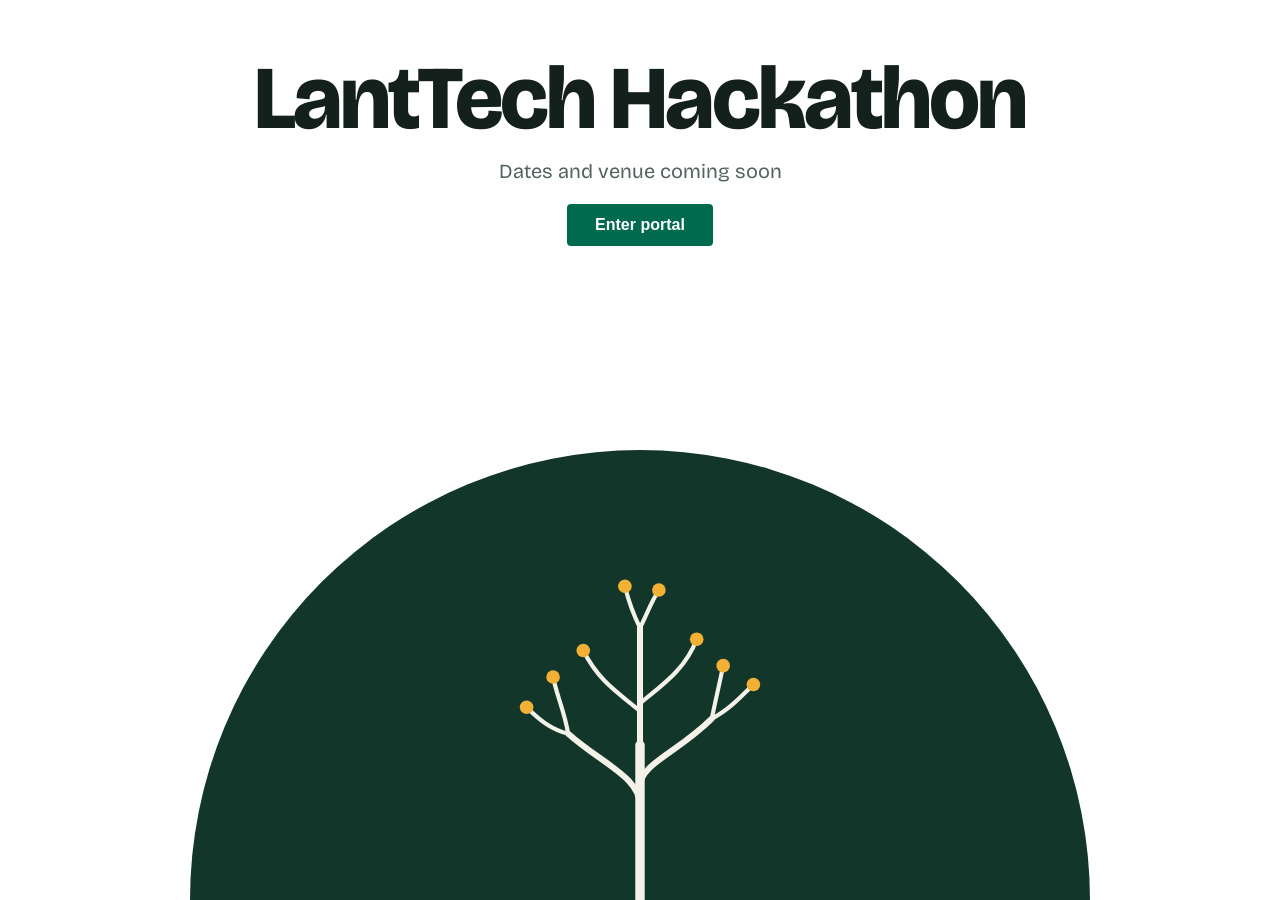
==== index.html @ 2faac9b5 "Add files via upload" ====
<!DOCTYPE html>
<html lang="en">
<head>
<meta charset="utf-8">
<meta name="viewport" content="width=device-width, initial-scale=1, viewport-fit=cover">
<title>LantTech Hackathon</title>
<link rel="preconnect" href="https://fonts.googleapis.com">
<link rel="preconnect" href="https://fonts.gstatic.com" crossorigin>
<link href="https://fonts.googleapis.com/css2?family=Bricolage+Grotesque:opsz,wght@12..96,400;12..96,800&display=swap" rel="stylesheet">
<style>
:root{color-scheme:light;box-sizing:border-box;padding-top:env(safe-area-inset-top,0px);padding-bottom:env(safe-area-inset-bottom,0px);
--paper:#fff;--ink:#14201b;--muted:#53645c;--green:#006a4e;--deep:#004d38;--tint:#eaf4ef;--line:#c9ddd2;--gold:#f2b134;--err:#b42318;--dome:#12372a;--branch:#f4f1e8;
--font:Arial,"Helvetica Neue",sans-serif;--display:"Bricolage Grotesque",Arial,sans-serif}
html{scroll-padding-top:env(safe-area-inset-top,0px)}
*,*::before,*::after{box-sizing:inherit}
body{margin:0;background:var(--paper);color:var(--ink);font-family:var(--font);line-height:1.5}
[hidden]{display:none!important}
button,input{font:inherit}

/* Intro */
#intro{position:relative;height:calc(100vh - env(safe-area-inset-top,0px) - env(safe-area-inset-bottom,0px));height:calc(100dvh - env(safe-area-inset-top,0px) - env(safe-area-inset-bottom,0px));overflow:hidden;display:flex;flex-direction:column;align-items:center;font-family:var(--display)}
#intro .title{text-align:center;padding:clamp(24px,6vh,64px) 24px 0;animation:fade 1s ease-out .2s both;position:relative;z-index:2}
#intro h1{margin:0;font-weight:800;font-size:clamp(2.4rem,8vw,5.6rem);line-height:1;letter-spacing:-.03em}
#intro .title p{margin:12px 0 0;font-size:clamp(1rem,2vw,1.25rem);color:var(--muted)}
#enter{margin-top:18px;background:var(--green);color:#fff;border:0;border-radius:4px;padding:12px 28px;font:700 1rem var(--font);cursor:pointer;opacity:0;animation:fade .7s ease-out 3.8s forwards}
#enter:hover{background:var(--deep)}
.dome{position:absolute;bottom:0;left:50%;width:min(94vw,100vh);aspect-ratio:2/1;margin-left:calc(min(94vw,100vh)/-2);background:var(--dome);border-radius:9999px 9999px 0 0;transform:translateY(100%);animation:rise 1.8s cubic-bezier(.2,.7,.2,1) .5s forwards}
.tree{position:absolute;left:50%;bottom:0;height:84%;aspect-ratio:1;transform:translateX(-50%);overflow:visible}
.tree path{fill:none;stroke:var(--branch);stroke-linecap:round;stroke-dasharray:1;stroke-dashoffset:1;animation:grow 1.1s ease-out forwards;animation-delay:calc(2.1s + var(--d,0s))}
.tree .t{stroke-width:5}.tree .b1{stroke-width:3.2}.tree .b2{stroke-width:2.2}
.tree circle{fill:var(--gold);transform-box:fill-box;transform-origin:center;transform:scale(0);animation:pop .5s cubic-bezier(.3,1.6,.5,1) forwards;animation-delay:calc(3.1s + var(--d,0s))}
@keyframes rise{to{transform:none}}@keyframes grow{to{stroke-dashoffset:0}}@keyframes pop{to{transform:scale(1)}}
@keyframes fade{from{opacity:0;transform:translateY(-8px)}to{opacity:1;transform:none}}

/* Portal */
.bar{background:var(--green);color:#fff;border-bottom:4px solid var(--gold)}
.bar>div{max-width:960px;margin:0 auto;padding:12px 20px;display:flex;align-items:center;gap:14px}
.bar svg{width:46px;height:46px;flex:none}
.back{background:none;border:2px solid #fff;color:#fff;border-radius:3px;width:40px;height:40px;font-size:1.3rem;line-height:1;cursor:pointer;flex:none}
.back:hover{background:var(--deep)}
.bar strong{display:block;font-size:1.2rem}
.bar span{font-size:.85rem;opacity:.9}
.wrap{max-width:960px;margin:0 auto;padding:28px 20px 40px;min-height:60vh}
.foot{background:var(--tint);border-top:1px solid var(--line);color:var(--muted);font-size:.85rem;text-align:center;padding:14px 20px}
.flash{max-width:440px;margin:0 auto 16px;background:var(--tint);border-left:4px solid var(--green);padding:10px 14px}
.ph{margin:0 0 6px;font-size:1.5rem;color:var(--deep)}
.pick{display:grid;gap:16px;grid-template-columns:repeat(auto-fit,minmax(250px,1fr));margin-top:20px}
.opt{text-align:left;background:#fff;border:1px solid var(--line);border-left:6px solid var(--green);border-radius:4px;padding:20px;cursor:pointer;color:var(--ink)}
.opt:hover{background:var(--tint)}
.opt b{display:block;font-size:1.15rem;color:var(--deep)}
.opt span{color:var(--muted);font-size:.95rem}
.card{max-width:440px;margin:0 auto;border:1px solid var(--line);border-radius:4px;overflow:hidden}
.card h1{margin:0;background:var(--green);color:#fff;font-size:1.15rem;padding:12px 20px}
.card .body{padding:20px}
.card p{margin:0 0 12px}
label{display:block;font-weight:700;font-size:.92rem;margin-bottom:14px}
input{display:block;width:100%;margin-top:5px;padding:10px 12px;border:1px solid #6f8f80;border-radius:3px;background:#fff;color:var(--ink)}
input:focus,button:focus-visible{outline:3px solid var(--gold);outline-offset:1px}
.btn{width:100%;background:var(--green);color:#fff;border:0;border-radius:3px;padding:11px;font-weight:700;cursor:pointer}
.btn:hover{background:var(--deep)}
.lnk{background:none;border:0;padding:0;color:var(--green);text-decoration:underline;cursor:pointer;font-size:.92rem}
.links{display:flex;justify-content:space-between;gap:12px;margin:14px 0 0!important}
.err{color:var(--err);font-weight:700;font-size:.9rem;min-height:1.3em}
.note{background:var(--tint);padding:8px 10px;border-radius:3px;font-size:.9rem}
.sub{color:var(--muted);font-size:.9rem}

@media (prefers-reduced-motion:reduce){#intro .title,.dome,.tree path,.tree circle,#enter{animation:none}.dome{transform:none}.tree path{stroke-dashoffset:0}.tree circle{transform:none}#enter{opacity:1}}
</style>
</head>
<body>

<section id="intro">
  <div class="title">
    <h1>LantTech Hackathon</h1>
    <p>Dates and venue coming soon</p>
    <button id="enter" type="button">Enter portal</button>
  </div>
  <div class="dome" role="img" aria-label="A tree growing inside a half circle">
    <svg class="tree" viewBox="0 0 200 200" aria-hidden="true">
      <path class="t" pathLength="1" d="M100 200 V118"/>
      <path class="b1" pathLength="1" d="M100 150 C100 135 80 128 62 112" style="--d:.2s"/>
      <path class="b1" pathLength="1" d="M100 140 C100 128 120 122 138 104" style="--d:.3s"/>
      <path class="b1" pathLength="1" d="M100 118 C100 100 100 80 100 56" style="--d:.4s"/>
      <path class="b2" pathLength="1" d="M100 100 C88 90 78 84 70 68" style="--d:.6s"/>
      <path class="b2" pathLength="1" d="M100 96 C112 86 124 78 130 62" style="--d:.65s"/>
      <path class="b2" pathLength="1" d="M62 112 C54 110 48 106 40 98" style="--d:.55s"/>
      <path class="b2" pathLength="1" d="M62 112 C60 100 56 92 54 82" style="--d:.6s"/>
      <path class="b2" pathLength="1" d="M138 104 C146 100 152 94 160 86" style="--d:.6s"/>
      <path class="b2" pathLength="1" d="M138 104 C140 94 142 86 144 76" style="--d:.65s"/>
      <path class="b2" pathLength="1" d="M100 56 C96 48 94 42 92 34" style="--d:.75s"/>
      <path class="b2" pathLength="1" d="M100 56 C104 48 106 42 110 36" style="--d:.8s"/>
      <circle cx="70" cy="68" r="3.6" style="--d:.05s"/><circle cx="130" cy="62" r="3.6" style="--d:.1s"/>
      <circle cx="40" cy="98" r="3.6" style="--d:.15s"/><circle cx="54" cy="82" r="3.6" style="--d:.2s"/>
      <circle cx="160" cy="86" r="3.6" style="--d:.25s"/><circle cx="144" cy="76" r="3.6" style="--d:.3s"/>
      <circle cx="92" cy="34" r="3.6" style="--d:.35s"/><circle cx="110" cy="36" r="3.6" style="--d:.4s"/>
    </svg>
  </div>
</section>

<div id="portal" hidden>
  <header class="bar"><div>
    <button type="button" class="back" id="back" aria-label="Back to previous page" title="Back">&larr;</button>
    <svg viewBox="0 0 44 44" aria-hidden="true"><circle cx="22" cy="22" r="22" fill="#fff"/><path d="M8 33a14 14 0 0 1 28 0z" fill="#006a4e"/><path d="M22 33V20M22 28l-5-5M22 25l5-5" stroke="#fff" stroke-width="2" stroke-linecap="round" fill="none"/></svg>
    <div><strong>LantTech Hackathon</strong><span>Participant and officer portal</span></div>
  </div></header>

  <main class="wrap">
    <div id="flash" class="flash" role="status" hidden></div>

    <section data-v="choose" hidden>
      <h1 class="ph">Select login type</h1>
      <p class="sub">Choose how you want to sign in.</p>
      <div class="pick">
        <button class="opt" type="button" data-go="user"><b>User login</b><span>For hackathon participants</span></button>
        <button class="opt" type="button" data-go="corp"><b>Corporate officer login</b><span>For organisation and sponsor officers</span></button>
      </div>
    </section>

    <section data-v="user" class="card" hidden>
      <h1>User login</h1>
      <form id="fUser" class="body" novalidate>
        <label>ID (NID number)<input id="uId" inputmode="numeric" autocomplete="username"></label>
        <label>Password<input id="uPw" type="password" autocomplete="current-password"></label>
        <p class="err" role="alert"></p>
        <button class="btn">Log in</button>
        <p class="links"><button type="button" class="lnk" data-go="signup">Create account</button><button type="button" class="lnk" data-go="forgot" data-kind="user">Forgot password?</button></p>
      </form>
    </section>

    <section data-v="signup" class="card" hidden>
      <h1>Create account</h1>
      <form id="fSign" class="body" novalidate>
        <label>First name<input id="sF" autocomplete="given-name"></label>
        <label>Last name<input id="sL" autocomplete="family-name"></label>
        <label>NID card number<input id="sN" inputmode="numeric"></label>
        <label>Phone number<input id="sP" type="tel" autocomplete="tel"></label>
        <label>Password (at least 8 characters)<input id="sW" type="password" autocomplete="new-password"></label>
        <label>Confirm password<input id="sW2" type="password" autocomplete="new-password"></label>
        <p class="err" role="alert"></p>
        <button class="btn">Send OTP</button>
      </form>
    </section>

    <section data-v="corp" class="card" hidden>
      <h1>Corporate login</h1>
      <form id="fCorp" class="body" novalidate>
        <label>ID<input id="cId" autocomplete="username"></label>
        <label>Password<input id="cPw" type="password" autocomplete="current-password"></label>
        <p class="err" role="alert"></p>
        <button class="btn">Log in</button>
      </form>
    </section>

    <section data-v="otp" class="card" hidden>
      <h1>OTP verification</h1>
      <form id="fOtp" class="body" novalidate>
        <p id="otpMsg"></p>
        <label>Enter OTP<input id="otp" inputmode="numeric" maxlength="4" autocomplete="one-time-code"></label>
        <p class="err" role="alert"></p>
        <button class="btn">Verify</button>
        <p class="links"><button type="button" class="lnk" id="resend">Resend OTP</button></p>
      </form>
    </section>

    <section data-v="forgot" class="card" hidden>
      <h1>Forgot password</h1>
      <form id="fForgot" class="body" novalidate>
        <label>ID<input id="fId"></label>
        <label id="lnWrap">Last name<input id="fLn"></label>
        <p class="err" role="alert"></p>
        <button class="btn">Send OTP</button>
      </form>
    </section>

    <section data-v="reset" class="card" hidden>
      <h1>Set new password</h1>
      <form id="fReset" class="body" novalidate>
        <label>New password (at least 8 characters)<input id="rW" type="password" autocomplete="new-password"></label>
        <label>Confirm new password<input id="rW2" type="password" autocomplete="new-password"></label>
        <p class="err" role="alert"></p>
        <button class="btn">Save password</button>
      </form>
    </section>

    <section data-v="welcome" class="card" hidden>
      <h1>Signed in</h1>
      <div class="body">
        <p>Welcome, <strong id="wName"></strong>.</p>
        <p class="sub" id="wRole"></p>
        <button type="button" class="btn" data-go="choose">Log out</button>
      </div>
    </section>
  </main>

  <footer class="foot">LantTech Hackathon portal</footer>
</div>

<script>
(async()=>{
const $=s=>document.querySelector(s),$$=s=>[...document.querySelectorAll(s)];
let db={users:{},corp:{},log:[],otp:'5696'},ctx={kind:'user'},otpOk=null,otpBack='user',flashMsg='',cur='choose';
try{const s=localStorage.getItem('lt_db');if(s)db=JSON.parse(s)}catch(e){}
db.users=db.users||{};db.corp=db.corp||{};db.log=db.log||[];db.otp=db.otp||'5696';
const save=()=>{try{localStorage.setItem('lt_db',JSON.stringify(db))}catch(e){}};
const hash=async(i,p)=>{const b=await crypto.subtle.digest('SHA-256',new TextEncoder().encode(i+':'+p));return [...new Uint8Array(b)].map(x=>x.toString(16).padStart(2,'0')).join('')};
const err=(f,m)=>{f.querySelector('.err').textContent=m};
const mask=p=>'*'.repeat(Math.max(p.length-3,0))+p.slice(-3);
const log=(type,id,ok)=>{db.log.push({type,id,ok,at:new Date().toISOString()});if(db.log.length>500)db.log.shift();save()};
delete db.corp.CORP001;
if(!db.corp['261-15-591'])db.corp['261-15-591']={name:'Corporate Officer',phone:'01700000000',h:await hash('261-15-591','02426105101591')};
save();

function show(v){
  $$('[data-v]').forEach(s=>s.hidden=s.dataset.v!==v);
  $$('.err').forEach(x=>x.textContent='');
  cur=v;
  const f=$('#flash');f.textContent=flashMsg;f.hidden=!flashMsg||!['choose','user','corp'].includes(v);
  scrollTo(0,0);
}
function showIntro(){$('#portal').hidden=true;$('#intro').hidden=false}
function askOtp(phone,ok,back){otpOk=ok;otpBack=back;ctx.phone=phone;$('#otpMsg').textContent='An OTP has been sent to '+mask(phone)+'.';$('#otp').value='';show('otp');$('#otp').focus()}
function welcome(name,role){flashMsg='';$('#wName').textContent=name;$('#wRole').textContent=role;show('welcome')}

$('#enter').onclick=()=>{$('#intro').hidden=true;$('#portal').hidden=false;show('choose')};
document.addEventListener('click',e=>{
  const b=e.target.closest('[data-go]');if(!b)return;
  if(b.dataset.kind)ctx.kind=b.dataset.kind;
  if(b.dataset.go==='forgot')$('#lnWrap').hidden=ctx.kind==='corp';
  show(b.dataset.go);
});
const parent={choose:'intro',user:'choose',signup:'user',corp:'choose',forgot:'user',reset:'forgot',welcome:'choose'};
$('#back').onclick=()=>{const v=cur==='otp'?otpBack:parent[cur];v==='intro'?showIntro():show(v)};
$('#resend').onclick=()=>{err($('#fOtp'),'');$('#otpMsg').textContent='A new OTP has been sent to '+mask(ctx.phone)+'.'};

$('#fUser').onsubmit=async e=>{e.preventDefault();
  const id=$('#uId').value.trim(),u=db.users[id];
  if(!u||u.h!==await hash(id,$('#uPw').value)){log('user login',id,false);return err(e.target,'ID or password is incorrect.')}
  askOtp(u.phone,()=>{log('user login',id,true);welcome(u.first+' '+u.last,'User account')},'user');
};
$('#fCorp').onsubmit=async e=>{e.preventDefault();
  const id=$('#cId').value.trim(),u=db.corp[id];
  if(!u||u.h!==await hash(id,$('#cPw').value)){log('corporate login',id,false);return err(e.target,'ID or password is incorrect.')}
  askOtp(u.phone,()=>{log('corporate login',id,true);welcome(u.name,'Corporate officer account')},'corp');
};
$('#fSign').onsubmit=e=>{e.preventDefault();
  const g=i=>$(i).value.trim(),f=e.target,first=g('#sF'),last=g('#sL'),nid=g('#sN'),ph=g('#sP'),pw=$('#sW').value,pw2=$('#sW2').value;
  if(!first||!last)return err(f,'Enter your first and last name.');
  if(!/^\d{10,17}$/.test(nid))return err(f,'NID number must be 10 to 17 digits.');
  if(!/^\+?\d{10,15}$/.test(ph))return err(f,'Enter a valid phone number.');
  if(pw.length<8)return err(f,'Password must be at least 8 characters.');
  if(pw!==pw2)return err(f,'Passwords do not match.');
  if(db.users[nid])return err(f,'An account with this NID number already exists.');
  askOtp(ph,async()=>{
    db.users[nid]={first,last,phone:ph,h:await hash(nid,pw),created:new Date().toISOString()};log('account created',nid,true);
    flashMsg='Account created. Log in with your NID number and password.';
    f.reset();showIntro();
  },'signup');
};
$('#fOtp').onsubmit=e=>{e.preventDefault();
  if($('#otp').value.trim()!==db.otp)return err(e.target,'Incorrect OTP. Please try again.');
  otpOk();
};
$('#fForgot').onsubmit=e=>{e.preventDefault();
  const corp=ctx.kind==='corp',raw=$('#fId').value.trim(),id=corp?raw.toUpperCase():raw,u=(corp?db.corp:db.users)[id];
  if(!u||(!corp&&u.last.toLowerCase()!==$('#fLn').value.trim().toLowerCase()))
    return err(e.target,corp?'No account found with this ID.':'ID and last name do not match our records.');
  ctx.target=u;ctx.tid=id;
  askOtp(u.phone,()=>show('reset'),'forgot');
};
$('#fReset').onsubmit=async e=>{e.preventDefault();
  const p=$('#rW').value,p2=$('#rW2').value;
  if(p.length<8)return err(e.target,'Password must be at least 8 characters.');
  if(p!==p2)return err(e.target,'Passwords do not match.');
  ctx.target.h=await hash(ctx.tid,p);log('password reset',ctx.tid,true);
  flashMsg='Password updated. Log in with your new password.';
  e.target.reset();show(ctx.kind);
};
})();
</script>
</body>
</html>
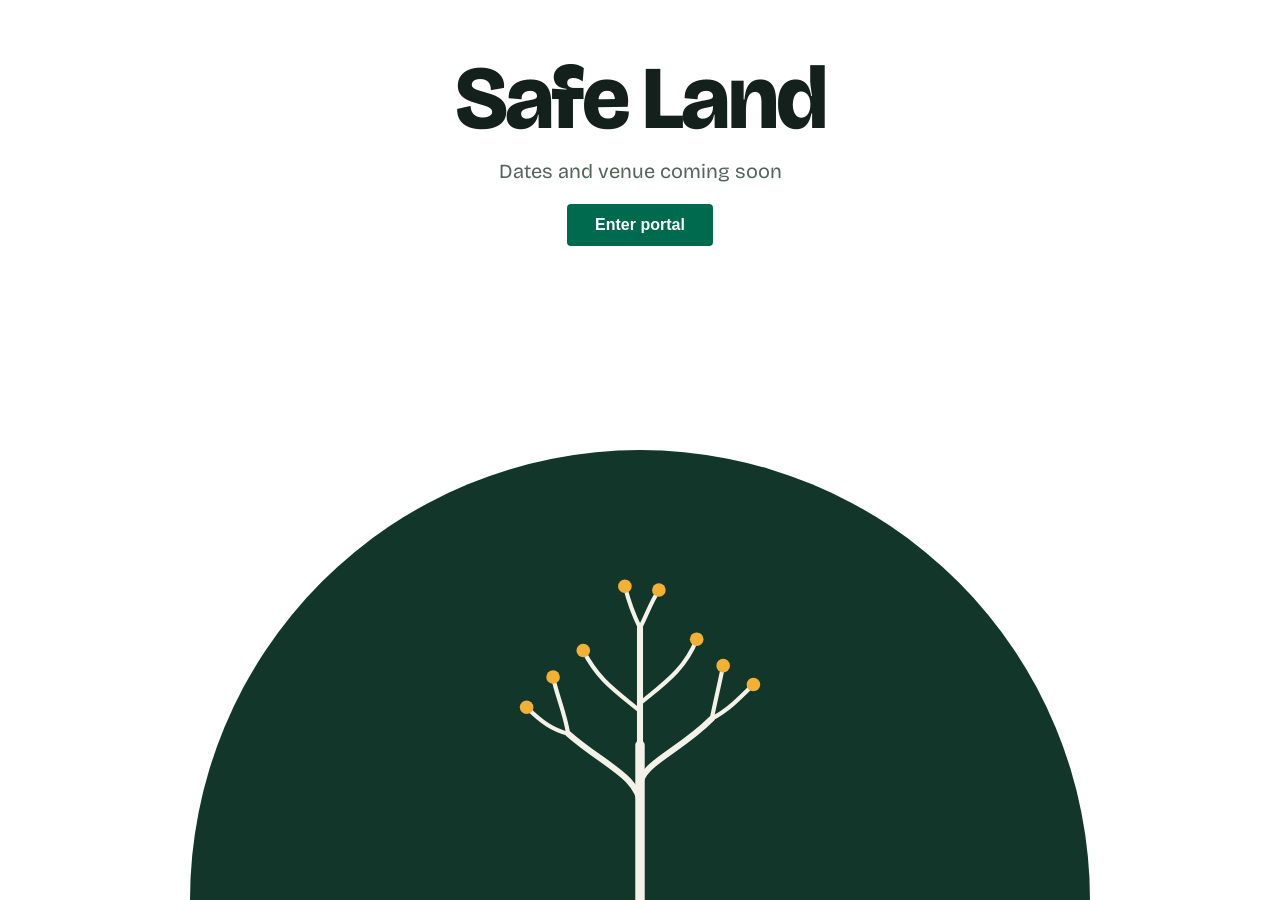
==== commit d70a92d2: "Add files via upload" ====
--- a/index.html
+++ b/index.html
@@ -3,7 +3,7 @@
 <head>
 <meta charset="utf-8">
 <meta name="viewport" content="width=device-width, initial-scale=1, viewport-fit=cover">
-<title>LantTech Hackathon</title>
+<title>Safe Land</title>
 <link rel="preconnect" href="https://fonts.googleapis.com">
 <link rel="preconnect" href="https://fonts.gstatic.com" crossorigin>
 <link href="https://fonts.googleapis.com/css2?family=Bricolage+Grotesque:opsz,wght@12..96,400;12..96,800&display=swap" rel="stylesheet">
@@ -71,7 +71,7 @@
 
 <section id="intro">
   <div class="title">
-    <h1>LantTech Hackathon</h1>
+    <h1>Safe Land</h1>
     <p>Dates and venue coming soon</p>
     <button id="enter" type="button">Enter portal</button>
   </div>
@@ -101,7 +101,7 @@
   <header class="bar"><div>
     <button type="button" class="back" id="back" aria-label="Back to previous page" title="Back">&larr;</button>
     <svg viewBox="0 0 44 44" aria-hidden="true"><circle cx="22" cy="22" r="22" fill="#fff"/><path d="M8 33a14 14 0 0 1 28 0z" fill="#006a4e"/><path d="M22 33V20M22 28l-5-5M22 25l5-5" stroke="#fff" stroke-width="2" stroke-linecap="round" fill="none"/></svg>
-    <div><strong>LantTech Hackathon</strong><span>Participant and officer portal</span></div>
+    <div><strong>Safe Land</strong><span>Participant and officer portal</span></div>
   </div></header>
 
   <main class="wrap">
@@ -123,7 +123,7 @@
         <label>Password<input id="uPw" type="password" autocomplete="current-password"></label>
         <p class="err" role="alert"></p>
         <button class="btn">Log in</button>
-        <p class="links"><button type="button" class="lnk" data-go="signup">Create account</button><button type="button" class="lnk" data-go="forgot" data-kind="user">Forgot password?</button></p>
+        <p class="links"><button type="button" class="lnk" data-go="signup">Create account</button><button type="button" class="lnk" data-go="forgot">Forgot password?</button></p>
       </form>
     </section>
 
@@ -166,7 +166,7 @@
       <h1>Forgot password</h1>
       <form id="fForgot" class="body" novalidate>
         <label>ID<input id="fId"></label>
-        <label id="lnWrap">Last name<input id="fLn"></label>
+        <label>Last name<input id="fLn"></label>
         <p class="err" role="alert"></p>
         <button class="btn">Send OTP</button>
       </form>
@@ -192,28 +192,23 @@
     </section>
   </main>
 
-  <footer class="foot">LantTech Hackathon portal</footer>
+  <footer class="foot">Safe Land portal</footer>
 </div>
 
+<script src="storage.js"></script>
 <script>
 (async()=>{
 const $=s=>document.querySelector(s),$$=s=>[...document.querySelectorAll(s)];
-let db={users:{},corp:{},log:[],otp:'5696'},ctx={kind:'user'},otpOk=null,otpBack='user',flashMsg='',cur='choose';
-try{const s=localStorage.getItem('lt_db');if(s)db=JSON.parse(s)}catch(e){}
-db.users=db.users||{};db.corp=db.corp||{};db.log=db.log||[];db.otp=db.otp||'5696';
-const save=()=>{try{localStorage.setItem('lt_db',JSON.stringify(db))}catch(e){}};
-const hash=async(i,p)=>{const b=await crypto.subtle.digest('SHA-256',new TextEncoder().encode(i+':'+p));return [...new Uint8Array(b)].map(x=>x.toString(16).padStart(2,'0')).join('')};
+const S=LantStore;
+let ctx={},otpOk=null,otpBack='user',flashMsg='',cur='choose';
+await S.ready;
 const err=(f,m)=>{f.querySelector('.err').textContent=m};
 const mask=p=>'*'.repeat(Math.max(p.length-3,0))+p.slice(-3);
-const log=(type,id,ok)=>{db.log.push({type,id,ok,at:new Date().toISOString()});if(db.log.length>500)db.log.shift();save()};
-delete db.corp.CORP001;
-if(!db.corp['261-15-591'])db.corp['261-15-591']={name:'Corporate Officer',phone:'01700000000',h:await hash('261-15-591','02426105101591')};
-save();
 
 function show(v){
+  cur=v;
   $$('[data-v]').forEach(s=>s.hidden=s.dataset.v!==v);
   $$('.err').forEach(x=>x.textContent='');
-  cur=v;
   const f=$('#flash');f.textContent=flashMsg;f.hidden=!flashMsg||!['choose','user','corp'].includes(v);
   scrollTo(0,0);
 }
@@ -222,25 +217,20 @@
 function welcome(name,role){flashMsg='';$('#wName').textContent=name;$('#wRole').textContent=role;show('welcome')}
 
 $('#enter').onclick=()=>{$('#intro').hidden=true;$('#portal').hidden=false;show('choose')};
-document.addEventListener('click',e=>{
-  const b=e.target.closest('[data-go]');if(!b)return;
-  if(b.dataset.kind)ctx.kind=b.dataset.kind;
-  if(b.dataset.go==='forgot')$('#lnWrap').hidden=ctx.kind==='corp';
-  show(b.dataset.go);
-});
+document.addEventListener('click',e=>{const b=e.target.closest('[data-go]');if(b)show(b.dataset.go)});
 const parent={choose:'intro',user:'choose',signup:'user',corp:'choose',forgot:'user',reset:'forgot',welcome:'choose'};
 $('#back').onclick=()=>{const v=cur==='otp'?otpBack:parent[cur];v==='intro'?showIntro():show(v)};
 $('#resend').onclick=()=>{err($('#fOtp'),'');$('#otpMsg').textContent='A new OTP has been sent to '+mask(ctx.phone)+'.'};
 
 $('#fUser').onsubmit=async e=>{e.preventDefault();
-  const id=$('#uId').value.trim(),u=db.users[id];
-  if(!u||u.h!==await hash(id,$('#uPw').value)){log('user login',id,false);return err(e.target,'ID or password is incorrect.')}
-  askOtp(u.phone,()=>{log('user login',id,true);welcome(u.first+' '+u.last,'User account')},'user');
+  const id=$('#uId').value.trim(),u=S.user(id);
+  if(!u||u.h!==await S.hash(id,$('#uPw').value)){S.log('user login',id,false);return err(e.target,'ID or password is incorrect.')}
+  askOtp(u.phone,()=>{S.log('user login',id,true);welcome(u.first+' '+u.last,'User account')},'user');
 };
 $('#fCorp').onsubmit=async e=>{e.preventDefault();
-  const id=$('#cId').value.trim(),u=db.corp[id];
-  if(!u||u.h!==await hash(id,$('#cPw').value)){log('corporate login',id,false);return err(e.target,'ID or password is incorrect.')}
-  askOtp(u.phone,()=>{log('corporate login',id,true);welcome(u.name,'Corporate officer account')},'corp');
+  const id=$('#cId').value.trim(),u=S.corp(id);
+  if(!u||u.h!==await S.hash(id,$('#cPw').value)){S.log('corporate login',id,false);return err(e.target,'ID or password is incorrect.')}
+  askOtp(u.phone,()=>{S.log('corporate login',id,true);welcome(u.name,'Corporate officer account')},'corp');
 };
 $('#fSign').onsubmit=e=>{e.preventDefault();
   const g=i=>$(i).value.trim(),f=e.target,first=g('#sF'),last=g('#sL'),nid=g('#sN'),ph=g('#sP'),pw=$('#sW').value,pw2=$('#sW2').value;
@@ -249,31 +239,29 @@
   if(!/^\+?\d{10,15}$/.test(ph))return err(f,'Enter a valid phone number.');
   if(pw.length<8)return err(f,'Password must be at least 8 characters.');
   if(pw!==pw2)return err(f,'Passwords do not match.');
-  if(db.users[nid])return err(f,'An account with this NID number already exists.');
+  if(S.user(nid))return err(f,'An account with this NID number already exists.');
   askOtp(ph,async()=>{
-    db.users[nid]={first,last,phone:ph,h:await hash(nid,pw),created:new Date().toISOString()};log('account created',nid,true);
+    await S.addUser(nid,{first,last,phone:ph,pw});
     flashMsg='Account created. Log in with your NID number and password.';
     f.reset();showIntro();
   },'signup');
 };
 $('#fOtp').onsubmit=e=>{e.preventDefault();
-  if($('#otp').value.trim()!==db.otp)return err(e.target,'Incorrect OTP. Please try again.');
+  if(!S.checkOtp($('#otp').value.trim()))return err(e.target,'Incorrect OTP. Please try again.');
   otpOk();
 };
 $('#fForgot').onsubmit=e=>{e.preventDefault();
-  const corp=ctx.kind==='corp',raw=$('#fId').value.trim(),id=corp?raw.toUpperCase():raw,u=(corp?db.corp:db.users)[id];
-  if(!u||(!corp&&u.last.toLowerCase()!==$('#fLn').value.trim().toLowerCase()))
-    return err(e.target,corp?'No account found with this ID.':'ID and last name do not match our records.');
-  ctx.target=u;ctx.tid=id;
-  askOtp(u.phone,()=>show('reset'),'forgot');
+  const id=$('#fId').value.trim(),u=S.user(id);
+  if(!u||u.last.toLowerCase()!==$('#fLn').value.trim().toLowerCase())return err(e.target,'ID and last name do not match our records.');
+  ctx.tid=id;askOtp(u.phone,()=>show('reset'),'forgot');
 };
 $('#fReset').onsubmit=async e=>{e.preventDefault();
   const p=$('#rW').value,p2=$('#rW2').value;
   if(p.length<8)return err(e.target,'Password must be at least 8 characters.');
   if(p!==p2)return err(e.target,'Passwords do not match.');
-  ctx.target.h=await hash(ctx.tid,p);log('password reset',ctx.tid,true);
+  await S.setPassword(ctx.tid,p);
   flashMsg='Password updated. Log in with your new password.';
-  e.target.reset();show(ctx.kind);
+  e.target.reset();show('user');
 };
 })();
 </script>
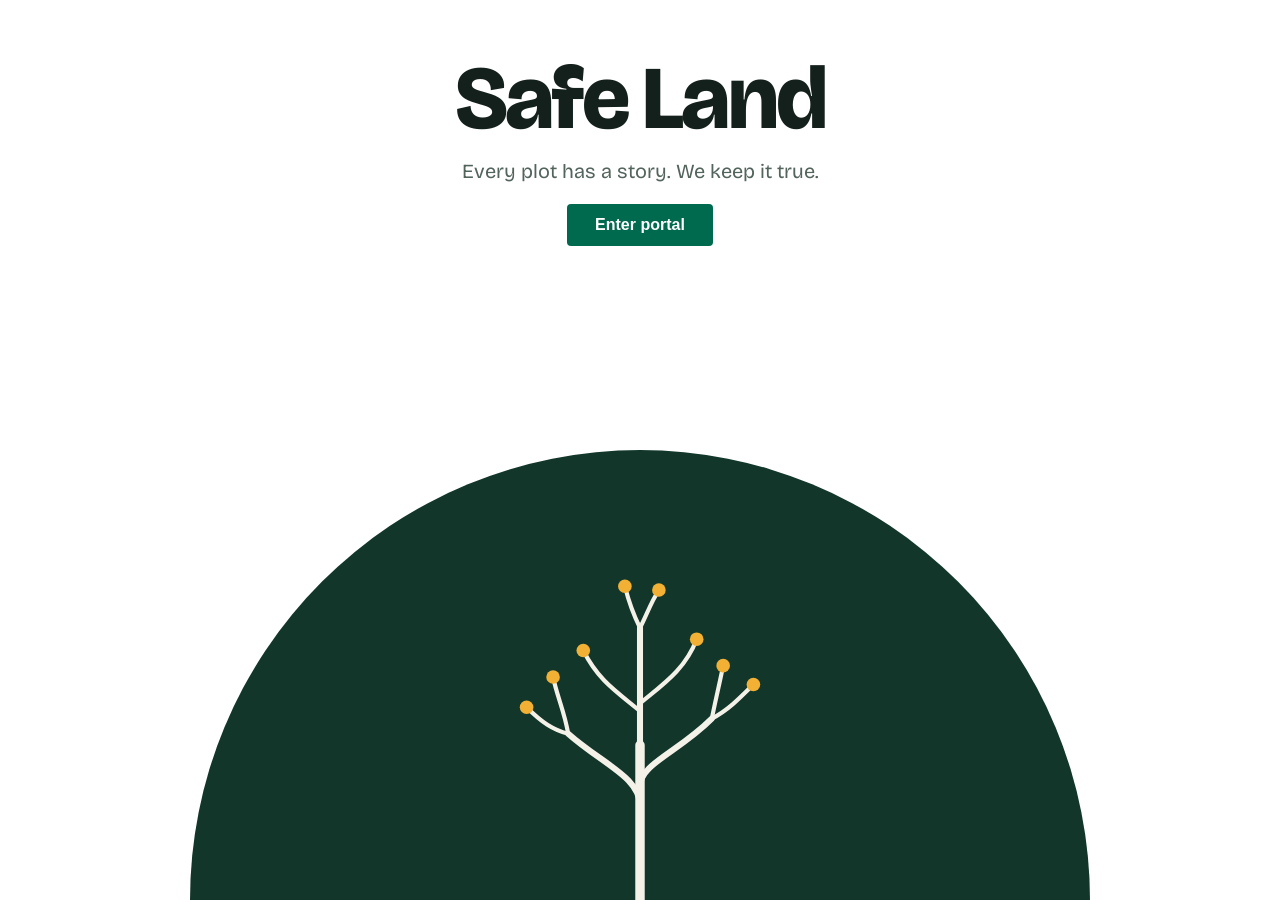
==== commit 78ba0971: "Add files via upload" ====
--- a/index.html
+++ b/index.html
@@ -7,72 +7,14 @@
 <link rel="preconnect" href="https://fonts.googleapis.com">
 <link rel="preconnect" href="https://fonts.gstatic.com" crossorigin>
 <link href="https://fonts.googleapis.com/css2?family=Bricolage+Grotesque:opsz,wght@12..96,400;12..96,800&display=swap" rel="stylesheet">
-<style>
-:root{color-scheme:light;box-sizing:border-box;padding-top:env(safe-area-inset-top,0px);padding-bottom:env(safe-area-inset-bottom,0px);
---paper:#fff;--ink:#14201b;--muted:#53645c;--green:#006a4e;--deep:#004d38;--tint:#eaf4ef;--line:#c9ddd2;--gold:#f2b134;--err:#b42318;--dome:#12372a;--branch:#f4f1e8;
---font:Arial,"Helvetica Neue",sans-serif;--display:"Bricolage Grotesque",Arial,sans-serif}
-html{scroll-padding-top:env(safe-area-inset-top,0px)}
-*,*::before,*::after{box-sizing:inherit}
-body{margin:0;background:var(--paper);color:var(--ink);font-family:var(--font);line-height:1.5}
-[hidden]{display:none!important}
-button,input{font:inherit}
-
-/* Intro */
-#intro{position:relative;height:calc(100vh - env(safe-area-inset-top,0px) - env(safe-area-inset-bottom,0px));height:calc(100dvh - env(safe-area-inset-top,0px) - env(safe-area-inset-bottom,0px));overflow:hidden;display:flex;flex-direction:column;align-items:center;font-family:var(--display)}
-#intro .title{text-align:center;padding:clamp(24px,6vh,64px) 24px 0;animation:fade 1s ease-out .2s both;position:relative;z-index:2}
-#intro h1{margin:0;font-weight:800;font-size:clamp(2.4rem,8vw,5.6rem);line-height:1;letter-spacing:-.03em}
-#intro .title p{margin:12px 0 0;font-size:clamp(1rem,2vw,1.25rem);color:var(--muted)}
-#enter{margin-top:18px;background:var(--green);color:#fff;border:0;border-radius:4px;padding:12px 28px;font:700 1rem var(--font);cursor:pointer;opacity:0;animation:fade .7s ease-out 3.8s forwards}
-#enter:hover{background:var(--deep)}
-.dome{position:absolute;bottom:0;left:50%;width:min(94vw,100vh);aspect-ratio:2/1;margin-left:calc(min(94vw,100vh)/-2);background:var(--dome);border-radius:9999px 9999px 0 0;transform:translateY(100%);animation:rise 1.8s cubic-bezier(.2,.7,.2,1) .5s forwards}
-.tree{position:absolute;left:50%;bottom:0;height:84%;aspect-ratio:1;transform:translateX(-50%);overflow:visible}
-.tree path{fill:none;stroke:var(--branch);stroke-linecap:round;stroke-dasharray:1;stroke-dashoffset:1;animation:grow 1.1s ease-out forwards;animation-delay:calc(2.1s + var(--d,0s))}
-.tree .t{stroke-width:5}.tree .b1{stroke-width:3.2}.tree .b2{stroke-width:2.2}
-.tree circle{fill:var(--gold);transform-box:fill-box;transform-origin:center;transform:scale(0);animation:pop .5s cubic-bezier(.3,1.6,.5,1) forwards;animation-delay:calc(3.1s + var(--d,0s))}
-@keyframes rise{to{transform:none}}@keyframes grow{to{stroke-dashoffset:0}}@keyframes pop{to{transform:scale(1)}}
-@keyframes fade{from{opacity:0;transform:translateY(-8px)}to{opacity:1;transform:none}}
-
-/* Portal */
-.bar{background:var(--green);color:#fff;border-bottom:4px solid var(--gold)}
-.bar>div{max-width:960px;margin:0 auto;padding:12px 20px;display:flex;align-items:center;gap:14px}
-.bar svg{width:46px;height:46px;flex:none}
-.back{background:none;border:2px solid #fff;color:#fff;border-radius:3px;width:40px;height:40px;font-size:1.3rem;line-height:1;cursor:pointer;flex:none}
-.back:hover{background:var(--deep)}
-.bar strong{display:block;font-size:1.2rem}
-.bar span{font-size:.85rem;opacity:.9}
-.wrap{max-width:960px;margin:0 auto;padding:28px 20px 40px;min-height:60vh}
-.foot{background:var(--tint);border-top:1px solid var(--line);color:var(--muted);font-size:.85rem;text-align:center;padding:14px 20px}
-.flash{max-width:440px;margin:0 auto 16px;background:var(--tint);border-left:4px solid var(--green);padding:10px 14px}
-.ph{margin:0 0 6px;font-size:1.5rem;color:var(--deep)}
-.pick{display:grid;gap:16px;grid-template-columns:repeat(auto-fit,minmax(250px,1fr));margin-top:20px}
-.opt{text-align:left;background:#fff;border:1px solid var(--line);border-left:6px solid var(--green);border-radius:4px;padding:20px;cursor:pointer;color:var(--ink)}
-.opt:hover{background:var(--tint)}
-.opt b{display:block;font-size:1.15rem;color:var(--deep)}
-.opt span{color:var(--muted);font-size:.95rem}
-.card{max-width:440px;margin:0 auto;border:1px solid var(--line);border-radius:4px;overflow:hidden}
-.card h1{margin:0;background:var(--green);color:#fff;font-size:1.15rem;padding:12px 20px}
-.card .body{padding:20px}
-.card p{margin:0 0 12px}
-label{display:block;font-weight:700;font-size:.92rem;margin-bottom:14px}
-input{display:block;width:100%;margin-top:5px;padding:10px 12px;border:1px solid #6f8f80;border-radius:3px;background:#fff;color:var(--ink)}
-input:focus,button:focus-visible{outline:3px solid var(--gold);outline-offset:1px}
-.btn{width:100%;background:var(--green);color:#fff;border:0;border-radius:3px;padding:11px;font-weight:700;cursor:pointer}
-.btn:hover{background:var(--deep)}
-.lnk{background:none;border:0;padding:0;color:var(--green);text-decoration:underline;cursor:pointer;font-size:.92rem}
-.links{display:flex;justify-content:space-between;gap:12px;margin:14px 0 0!important}
-.err{color:var(--err);font-weight:700;font-size:.9rem;min-height:1.3em}
-.note{background:var(--tint);padding:8px 10px;border-radius:3px;font-size:.9rem}
-.sub{color:var(--muted);font-size:.9rem}
-
-@media (prefers-reduced-motion:reduce){#intro .title,.dome,.tree path,.tree circle,#enter{animation:none}.dome{transform:none}.tree path{stroke-dashoffset:0}.tree circle{transform:none}#enter{opacity:1}}
-</style>
+<link rel="stylesheet" href="index.css">
 </head>
 <body>
 
 <section id="intro">
   <div class="title">
     <h1>Safe Land</h1>
-    <p>Dates and venue coming soon</p>
+    <p>Every plot has a story. We keep it true.</p>
     <button id="enter" type="button">Enter portal</button>
   </div>
   <div class="dome" role="img" aria-label="A tree growing inside a half circle">
@@ -123,6 +65,7 @@
         <label>Password<input id="uPw" type="password" autocomplete="current-password"></label>
         <p class="err" role="alert"></p>
         <button class="btn">Log in</button>
+        <button type="button" class="btn ghost" data-demo="user">Demo as Citizen</button>
         <p class="links"><button type="button" class="lnk" data-go="signup">Create account</button><button type="button" class="lnk" data-go="forgot">Forgot password?</button></p>
       </form>
     </section>
@@ -148,6 +91,7 @@
         <label>Password<input id="cPw" type="password" autocomplete="current-password"></label>
         <p class="err" role="alert"></p>
         <button class="btn">Log in</button>
+        <button type="button" class="btn ghost" data-demo="corp">Demo as Officer</button>
       </form>
     </section>
 
@@ -195,75 +139,8 @@
   <footer class="foot">Safe Land portal</footer>
 </div>
 
+<script src="config.js"></script>
 <script src="storage.js"></script>
-<script>
-(async()=>{
-const $=s=>document.querySelector(s),$$=s=>[...document.querySelectorAll(s)];
-const S=LantStore;
-let ctx={},otpOk=null,otpBack='user',flashMsg='',cur='choose';
-await S.ready;
-const err=(f,m)=>{f.querySelector('.err').textContent=m};
-const mask=p=>'*'.repeat(Math.max(p.length-3,0))+p.slice(-3);
-
-function show(v){
-  cur=v;
-  $$('[data-v]').forEach(s=>s.hidden=s.dataset.v!==v);
-  $$('.err').forEach(x=>x.textContent='');
-  const f=$('#flash');f.textContent=flashMsg;f.hidden=!flashMsg||!['choose','user','corp'].includes(v);
-  scrollTo(0,0);
-}
-function showIntro(){$('#portal').hidden=true;$('#intro').hidden=false}
-function askOtp(phone,ok,back){otpOk=ok;otpBack=back;ctx.phone=phone;$('#otpMsg').textContent='An OTP has been sent to '+mask(phone)+'.';$('#otp').value='';show('otp');$('#otp').focus()}
-function welcome(name,role){flashMsg='';$('#wName').textContent=name;$('#wRole').textContent=role;show('welcome')}
-
-$('#enter').onclick=()=>{$('#intro').hidden=true;$('#portal').hidden=false;show('choose')};
-document.addEventListener('click',e=>{const b=e.target.closest('[data-go]');if(b)show(b.dataset.go)});
-const parent={choose:'intro',user:'choose',signup:'user',corp:'choose',forgot:'user',reset:'forgot',welcome:'choose'};
-$('#back').onclick=()=>{const v=cur==='otp'?otpBack:parent[cur];v==='intro'?showIntro():show(v)};
-$('#resend').onclick=()=>{err($('#fOtp'),'');$('#otpMsg').textContent='A new OTP has been sent to '+mask(ctx.phone)+'.'};
-
-$('#fUser').onsubmit=async e=>{e.preventDefault();
-  const id=$('#uId').value.trim(),u=S.user(id);
-  if(!u||u.h!==await S.hash(id,$('#uPw').value)){S.log('user login',id,false);return err(e.target,'ID or password is incorrect.')}
-  askOtp(u.phone,()=>{S.log('user login',id,true);welcome(u.first+' '+u.last,'User account')},'user');
-};
-$('#fCorp').onsubmit=async e=>{e.preventDefault();
-  const id=$('#cId').value.trim(),u=S.corp(id);
-  if(!u||u.h!==await S.hash(id,$('#cPw').value)){S.log('corporate login',id,false);return err(e.target,'ID or password is incorrect.')}
-  askOtp(u.phone,()=>{S.log('corporate login',id,true);welcome(u.name,'Corporate officer account')},'corp');
-};
-$('#fSign').onsubmit=e=>{e.preventDefault();
-  const g=i=>$(i).value.trim(),f=e.target,first=g('#sF'),last=g('#sL'),nid=g('#sN'),ph=g('#sP'),pw=$('#sW').value,pw2=$('#sW2').value;
-  if(!first||!last)return err(f,'Enter your first and last name.');
-  if(!/^\d{10,17}$/.test(nid))return err(f,'NID number must be 10 to 17 digits.');
-  if(!/^\+?\d{10,15}$/.test(ph))return err(f,'Enter a valid phone number.');
-  if(pw.length<8)return err(f,'Password must be at least 8 characters.');
-  if(pw!==pw2)return err(f,'Passwords do not match.');
-  if(S.user(nid))return err(f,'An account with this NID number already exists.');
-  askOtp(ph,async()=>{
-    await S.addUser(nid,{first,last,phone:ph,pw});
-    flashMsg='Account created. Log in with your NID number and password.';
-    f.reset();showIntro();
-  },'signup');
-};
-$('#fOtp').onsubmit=e=>{e.preventDefault();
-  if(!S.checkOtp($('#otp').value.trim()))return err(e.target,'Incorrect OTP. Please try again.');
-  otpOk();
-};
-$('#fForgot').onsubmit=e=>{e.preventDefault();
-  const id=$('#fId').value.trim(),u=S.user(id);
-  if(!u||u.last.toLowerCase()!==$('#fLn').value.trim().toLowerCase())return err(e.target,'ID and last name do not match our records.');
-  ctx.tid=id;askOtp(u.phone,()=>show('reset'),'forgot');
-};
-$('#fReset').onsubmit=async e=>{e.preventDefault();
-  const p=$('#rW').value,p2=$('#rW2').value;
-  if(p.length<8)return err(e.target,'Password must be at least 8 characters.');
-  if(p!==p2)return err(e.target,'Passwords do not match.');
-  await S.setPassword(ctx.tid,p);
-  flashMsg='Password updated. Log in with your new password.';
-  e.target.reset();show('user');
-};
-})();
-</script>
+<script src="index.js"></script>
 </body>
 </html>
--- a/index.css
+++ b/index.css
@@ -0,0 +1,61 @@
+:root{color-scheme:light;box-sizing:border-box;padding-top:env(safe-area-inset-top,0px);padding-bottom:env(safe-area-inset-bottom,0px);
+--paper:#fff;--ink:#14201b;--muted:#53645c;--green:#006a4e;--deep:#004d38;--tint:#eaf4ef;--line:#c9ddd2;--gold:#f2b134;--err:#b42318;--dome:#12372a;--branch:#f4f1e8;
+--font:Arial,"Helvetica Neue",sans-serif;--display:"Bricolage Grotesque",Arial,sans-serif}
+html{scroll-padding-top:env(safe-area-inset-top,0px)}
+*,*::before,*::after{box-sizing:inherit}
+body{margin:0;background:var(--paper);color:var(--ink);font-family:var(--font);line-height:1.5}
+[hidden]{display:none!important}
+button,input{font:inherit}
+
+/* Intro */
+#intro{position:relative;height:calc(100vh - env(safe-area-inset-top,0px) - env(safe-area-inset-bottom,0px));height:calc(100dvh - env(safe-area-inset-top,0px) - env(safe-area-inset-bottom,0px));overflow:hidden;display:flex;flex-direction:column;align-items:center;font-family:var(--display)}
+#intro .title{text-align:center;padding:clamp(24px,6vh,64px) 24px 0;animation:fade 1s ease-out .2s both;position:relative;z-index:2}
+#intro h1{margin:0;font-weight:800;font-size:clamp(2.4rem,8vw,5.6rem);line-height:1;letter-spacing:-.03em}
+#intro .title p{margin:12px 0 0;font-size:clamp(1rem,2vw,1.25rem);color:var(--muted)}
+#enter{margin-top:18px;background:var(--green);color:#fff;border:0;border-radius:4px;padding:12px 28px;font:700 1rem var(--font);cursor:pointer;opacity:0;animation:fade .7s ease-out 3.8s forwards}
+#enter:hover{background:var(--deep)}
+.dome{position:absolute;bottom:0;left:50%;width:min(94vw,100vh);aspect-ratio:2/1;margin-left:calc(min(94vw,100vh)/-2);background:var(--dome);border-radius:9999px 9999px 0 0;transform:translateY(100%);animation:rise 1.8s cubic-bezier(.2,.7,.2,1) .5s forwards}
+.tree{position:absolute;left:50%;bottom:0;height:84%;aspect-ratio:1;transform:translateX(-50%);overflow:visible}
+.tree path{fill:none;stroke:var(--branch);stroke-linecap:round;stroke-dasharray:1;stroke-dashoffset:1;animation:grow 1.1s ease-out forwards;animation-delay:calc(2.1s + var(--d,0s))}
+.tree .t{stroke-width:5}.tree .b1{stroke-width:3.2}.tree .b2{stroke-width:2.2}
+.tree circle{fill:var(--gold);transform-box:fill-box;transform-origin:center;transform:scale(0);animation:pop .5s cubic-bezier(.3,1.6,.5,1) forwards;animation-delay:calc(3.1s + var(--d,0s))}
+@keyframes rise{to{transform:none}}@keyframes grow{to{stroke-dashoffset:0}}@keyframes pop{to{transform:scale(1)}}
+@keyframes fade{from{opacity:0;transform:translateY(-8px)}to{opacity:1;transform:none}}
+
+/* Portal */
+.bar{background:var(--green);color:#fff;border-bottom:4px solid var(--gold)}
+.bar>div{max-width:960px;margin:0 auto;padding:12px 20px;display:flex;align-items:center;gap:14px}
+.bar svg{width:46px;height:46px;flex:none}
+.back{background:none;border:2px solid #fff;color:#fff;border-radius:3px;width:40px;height:40px;font-size:1.3rem;line-height:1;cursor:pointer;flex:none}
+.back:hover{background:var(--deep)}
+.bar strong{display:block;font-size:1.2rem}
+.bar span{font-size:.85rem;opacity:.9}
+.wrap{max-width:960px;margin:0 auto;padding:28px 20px 40px;min-height:60vh}
+.foot{background:var(--tint);border-top:1px solid var(--line);color:var(--muted);font-size:.85rem;text-align:center;padding:14px 20px}
+.flash{max-width:440px;margin:0 auto 16px;background:var(--tint);border-left:4px solid var(--green);padding:10px 14px}
+.ph{margin:0 0 6px;font-size:1.5rem;color:var(--deep)}
+.pick{display:grid;gap:16px;grid-template-columns:repeat(auto-fit,minmax(250px,1fr));margin-top:20px}
+.opt{text-align:left;background:#fff;border:1px solid var(--line);border-left:6px solid var(--green);border-radius:4px;padding:20px;cursor:pointer;color:var(--ink)}
+.opt:hover{background:var(--tint)}
+.opt b{display:block;font-size:1.15rem;color:var(--deep)}
+.opt span{color:var(--muted);font-size:.95rem}
+.card{max-width:440px;margin:0 auto;border:1px solid var(--line);border-radius:4px;overflow:hidden}
+.card h1{margin:0;background:var(--green);color:#fff;font-size:1.15rem;padding:12px 20px}
+.card .body{padding:20px}
+.card p{margin:0 0 12px}
+label{display:block;font-weight:700;font-size:.92rem;margin-bottom:14px}
+input{display:block;width:100%;margin-top:5px;padding:10px 12px;border:1px solid #6f8f80;border-radius:3px;background:#fff;color:var(--ink)}
+input:focus,button:focus-visible{outline:3px solid var(--gold);outline-offset:1px}
+.btn{width:100%;background:var(--green);color:#fff;border:0;border-radius:3px;padding:11px;font-weight:700;cursor:pointer}
+.btn:hover{background:var(--deep)}
+.lnk{background:none;border:0;padding:0;color:var(--green);text-decoration:underline;cursor:pointer;font-size:.92rem}
+.links{display:flex;justify-content:space-between;gap:12px;margin:14px 0 0!important}
+.err{color:var(--err);font-weight:700;font-size:.9rem;min-height:1.3em}
+.note{background:var(--tint);padding:8px 10px;border-radius:3px;font-size:.9rem}
+.sub{color:var(--muted);font-size:.9rem}
+
+@media (prefers-reduced-motion:reduce){#intro .title,.dome,.tree path,.tree circle,#enter{animation:none}.dome{transform:none}.tree path{stroke-dashoffset:0}.tree circle{transform:none}#enter{opacity:1}}
+
+.btn.ghost{background:#fff;color:var(--green);border:2px solid var(--green);margin-top:10px}
+.btn.ghost:hover{background:var(--tint)}
+.btn:disabled{opacity:.6;cursor:wait}
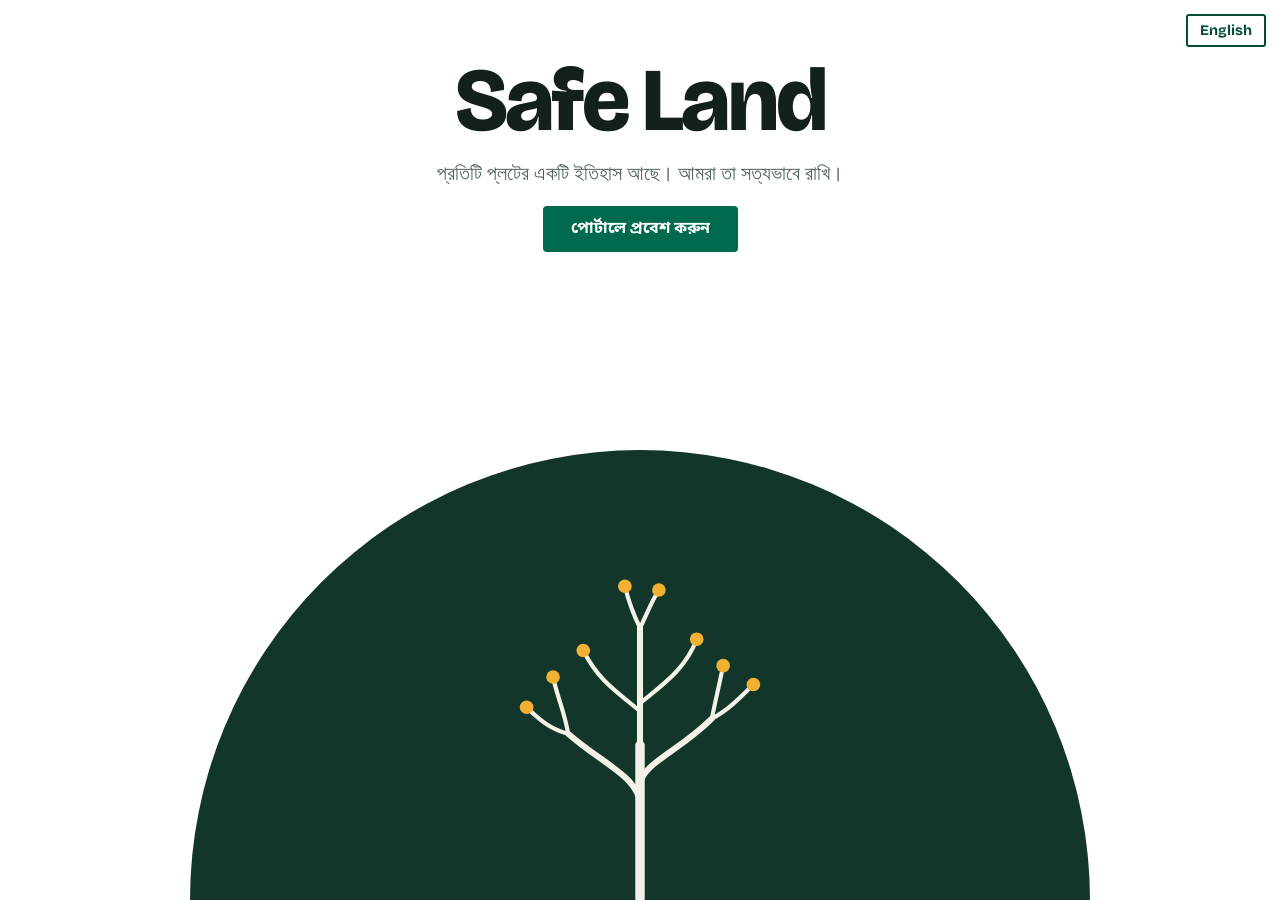
==== commit 3126b167: "Add files via upload" ====
--- a/index.html
+++ b/index.html
@@ -7,11 +7,13 @@
 <link rel="preconnect" href="https://fonts.googleapis.com">
 <link rel="preconnect" href="https://fonts.gstatic.com" crossorigin>
 <link href="https://fonts.googleapis.com/css2?family=Bricolage+Grotesque:opsz,wght@12..96,400;12..96,800&display=swap" rel="stylesheet">
+<link href="https://fonts.googleapis.com/css2?family=Noto+Sans+Bengali:wght@400;700&display=swap" rel="stylesheet">
 <link rel="stylesheet" href="index.css">
 </head>
 <body>
 
 <section id="intro">
+  <button type="button" class="lang" data-lang-toggle></button>
   <div class="title">
     <h1>Safe Land</h1>
     <p>Every plot has a story. We keep it true.</p>
@@ -44,6 +46,7 @@
     <button type="button" class="back" id="back" aria-label="Back to previous page" title="Back">&larr;</button>
     <svg viewBox="0 0 44 44" aria-hidden="true"><circle cx="22" cy="22" r="22" fill="#fff"/><path d="M8 33a14 14 0 0 1 28 0z" fill="#006a4e"/><path d="M22 33V20M22 28l-5-5M22 25l5-5" stroke="#fff" stroke-width="2" stroke-linecap="round" fill="none"/></svg>
     <div><strong>Safe Land</strong><span>Participant and officer portal</span></div>
+    <button type="button" class="lang" data-lang-toggle></button>
   </div></header>
 
   <main class="wrap">
@@ -139,6 +142,7 @@
   <footer class="foot">Safe Land portal</footer>
 </div>
 
+<script src="i18n.js"></script>
 <script src="config.js"></script>
 <script src="storage.js"></script>
 <script src="index.js"></script>
--- a/index.css
+++ b/index.css
@@ -59,3 +59,12 @@
 .btn.ghost{background:#fff;color:var(--green);border:2px solid var(--green);margin-top:10px}
 .btn.ghost:hover{background:var(--tint)}
 .btn:disabled{opacity:.6;cursor:wait}
+
+/* Language switch and Bangla */
+:root[lang="bn"]{--font:"Noto Sans Bengali",Arial,sans-serif}
+.lang{background:none;border:2px solid currentColor;color:inherit;border-radius:3px;padding:6px 12px;font-weight:700;font-size:.9rem;cursor:pointer;flex:none;line-height:1.2}
+.lang:hover{background:rgba(255,255,255,.15)}
+.bar .lang{margin-left:auto}
+#intro .lang{position:absolute;top:14px;right:14px;z-index:3;color:var(--deep);background:#fff}
+#intro .lang:hover{background:var(--tint)}
+#intro .title{padding-top:max(56px,clamp(24px,6vh,64px))}
